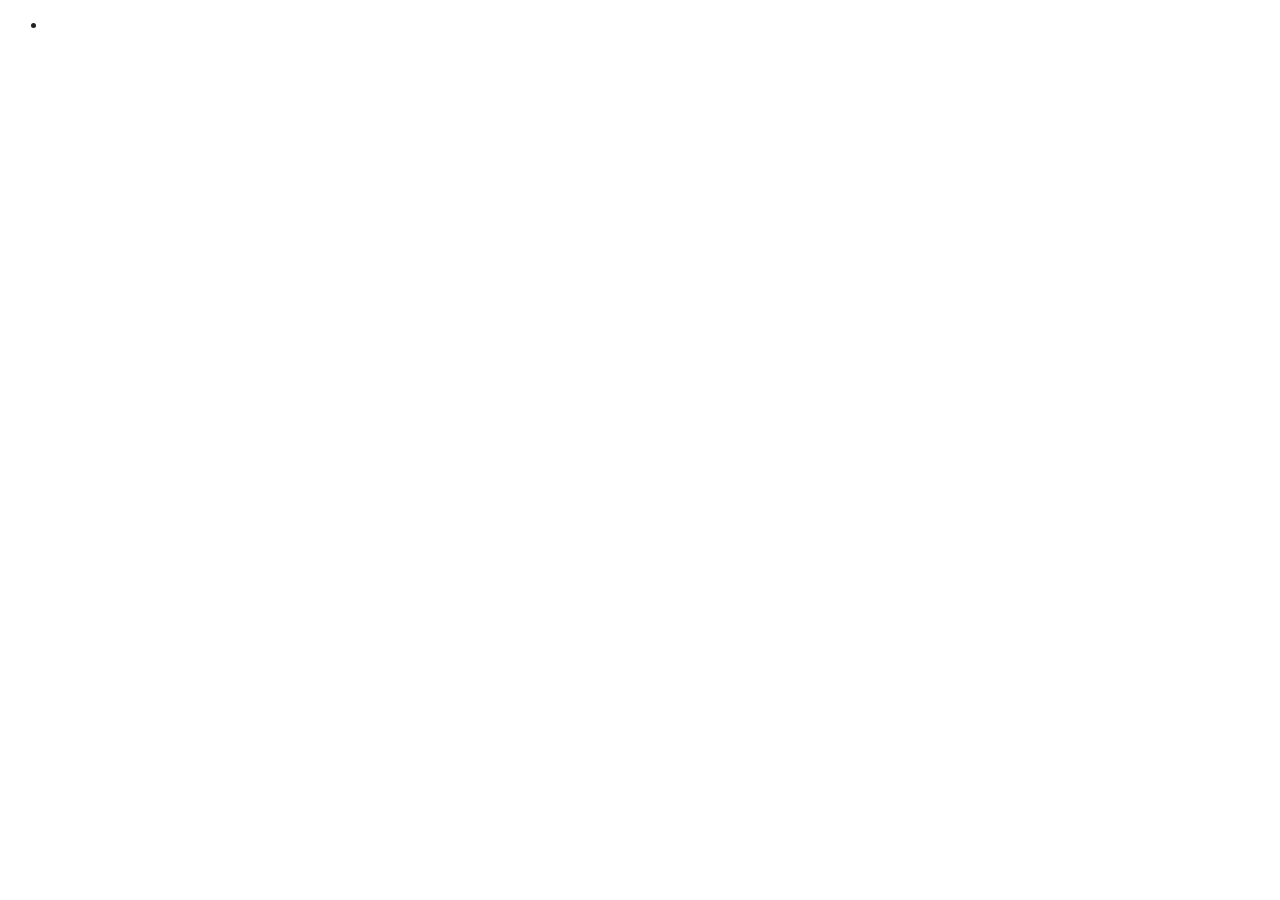
==== portfolio.html @ f6be6266 "add css for studio" ====
<!DOCTYPE html>
<html lang="en">
  <head>
    <meta charset="UTF-8" />
    <meta http-equiv="X-UA-Compatible" content="IE=edge" />
    <meta name="viewport" content="width=device-width, initial-scale=1.0" />
    <title>Портфолио</title>
    <link rel="preconnect" href="https://fonts.googleapis.com" />
    <link rel="preconnect" href="https://fonts.gstatic.com" crossorigin />
    <link
      href="https://fonts.googleapis.com/css2?family=Raleway:wght@700&family=Roboto:wght@400;500;700;900&display=swap"
      rel="stylesheet"
    />
    <link rel="stylesheet" href="./css/styles.css"
  </head>
  <body>
    <main>
      <section>
        <ul>
          <li></li>
        </ul>
      </section>
    </main>
  </body>
</html>
---- css/styles.css ----
:root {
  --main-title-color: #ffffff;
  --second-title-color: #212121;
  --first-text-color: #757575;
  --second-text-color: rgba(255, 255, 255, 0.6);
  --accent-color: #2196f3;
}
body {
  font-family: "Roboto", "sans-serif";
  color: #212121;
}
.list {
  list-style: none;
}
.link {
  text-decoration: none;
}
.logo-text-left {
  font-family: Raleway;
  font-weight: 700;
  font-size: 26px;
  line-height: 1.19;
  letter-spacing: 0.03em;
  color: var(--accent-color);
}
.logo-text-right {
  font-family: Raleway;
  font-weight: 700;
  font-size: 26px;
  line-height: 1.19;
  letter-spacing: 0.03em;
  color: #000000;
}
.header-link {
  font-weight: 500;
  font-size: 14px;
  line-height: 1.14;
  letter-spacing: 0.02em;
  color: var(--second-title-color);
}
.header-tel {
  font-weight: 500;
  font-size: 14px;
  line-height: 1.14;
  letter-spacing: 0.02em;
  color: var(--first-text-color);
}
.header-mail {
  font-weight: 500;
  font-size: 14px;
  line-height: 1.14;
  letter-spacing: 0.02em;
  color: var(--first-text-color);
}
.header-link:hover,
.header-link:focus {
  color: var(--accent-color);
}
.top-title {
  font-weight: 900;
  font-size: 44px;
  line-height: 1.36;
  text-align: center;
  letter-spacing: 0.06em;
  text-transform: uppercase;
  color: var(--main-title-color);
}
.top-title-btn {
  font-weight: bold;
  font-size: 16px;
  line-height: 1.87;
  display: flex;
  align-items: center;
  text-align: center;
  letter-spacing: 0.06em;
  color: var(--main-title-color);
}
.advantages-item-title {
  font-weight: 700;
  font-size: 14px;
  line-height: 1.14;
  letter-spacing: 0.03em;
  text-transform: uppercase;
  color: var(--second-title-color);
}
.advantages-item-text {
  font-weight: 400;
  font-size: 14px;
  line-height: 1.71;
  letter-spacing: 0.03em;
  color: var(--first-text-color);
}
.specifications-title {
  font-weight: 700;
  font-size: 36px;
  line-height: 1.17;
  text-align: center;
  letter-spacing: 0.03em;
  color: var(--second-title-color);
}
.team-title {
  font-weight: 700;
  font-size: 36px;
  line-height: 1.17;
  text-align: center;
  letter-spacing: 0.03em;
  color: var(--second-title-color);
}
.team-item-name {
  font-weight: 500;
  font-size: 16px;
  line-height: 1.19;
  text-align: center;
  letter-spacing: 0.03em;
  color: var(--second-title-color);
}
.team-item-role {
  font-weight: 400;
  font-size: 16px;
  line-height: 1.19;
  text-align: center;
  letter-spacing: 0.03em;
  color: var(--first-text-color);
}
.footer-map {
  font-weight: 400;
  font-size: 14px;
  line-height: 1.71;
  letter-spacing: 0.03em;
  color: var(--second-text-color);
}
.footer-tel {
  font-weight: 400;
  font-size: 14px;
  line-height: 1.71;
  letter-spacing: 0.03em;
  color: var(--second-text-color);
}
.footer-mail {
  font-weight: 400;
  font-size: 14px;
  line-height: 1.71;
  letter-spacing: 0.03em;
  color: var(--second-text-color);
}
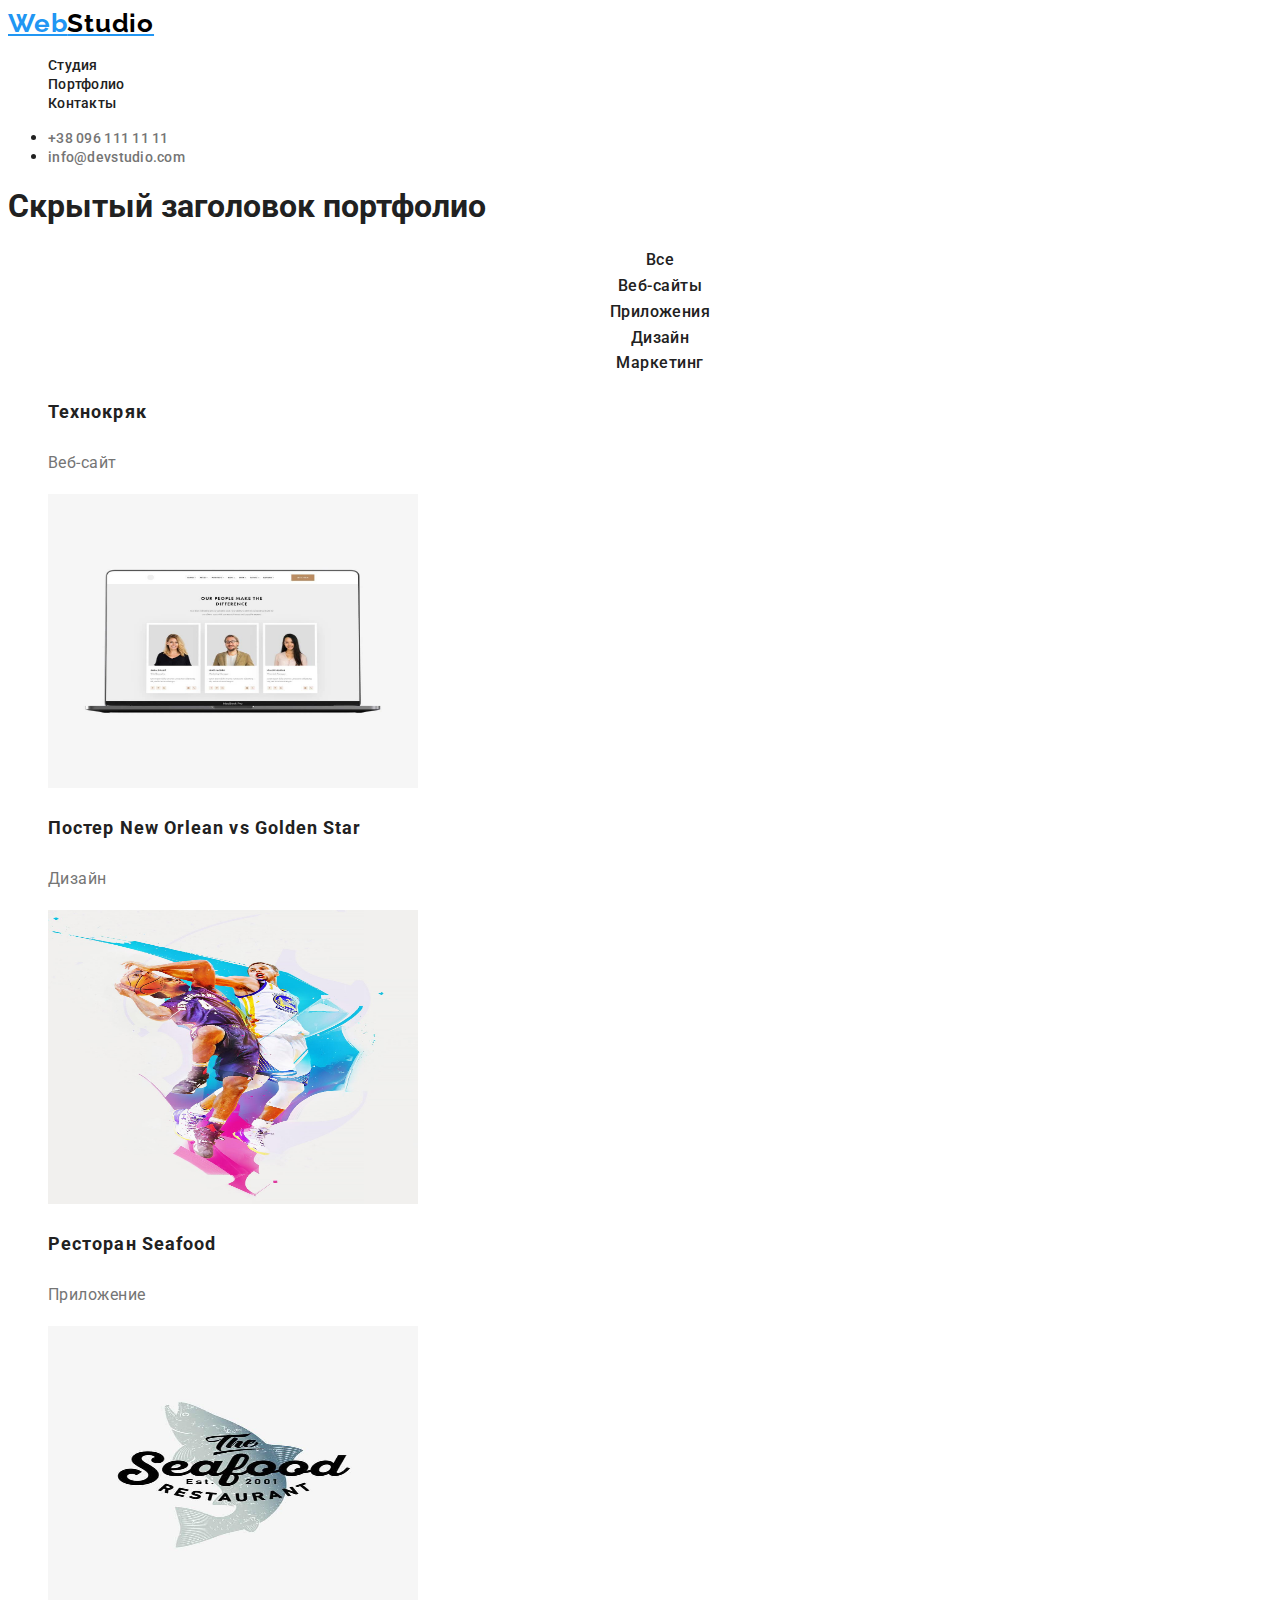
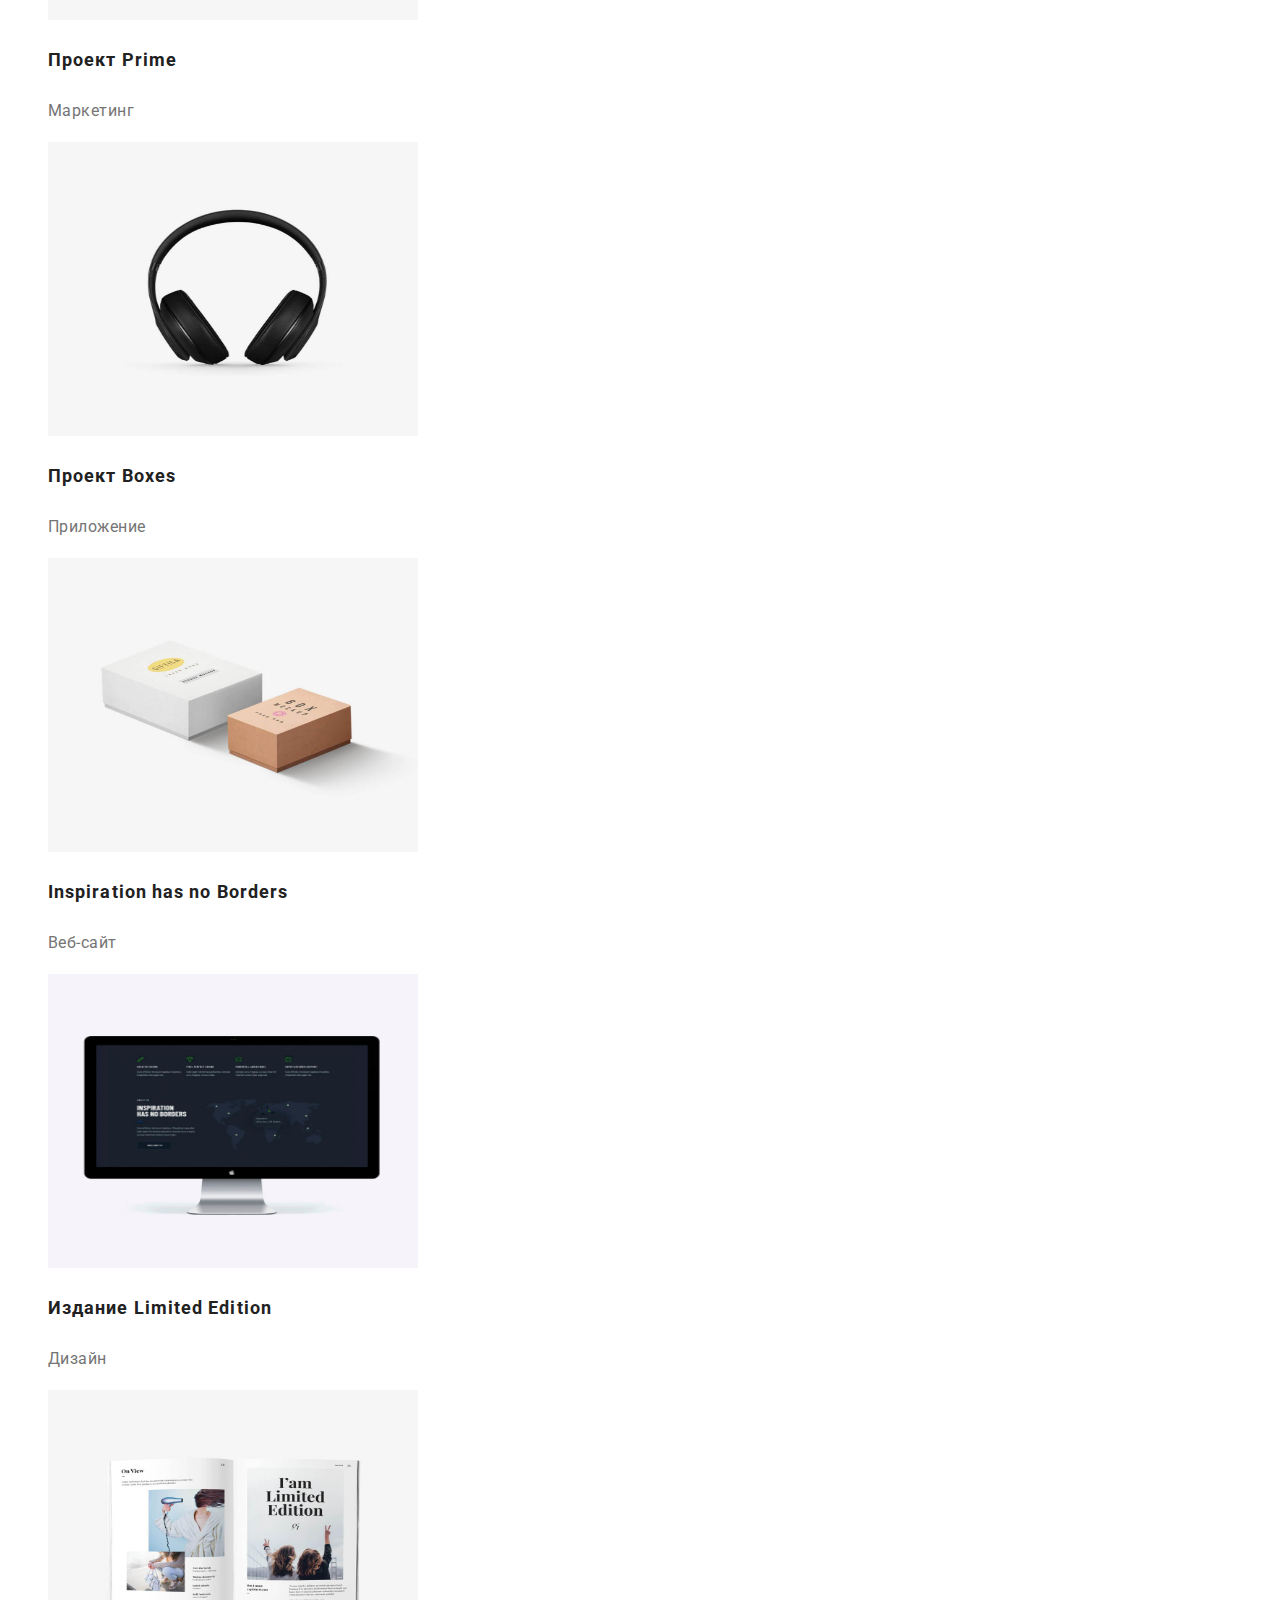
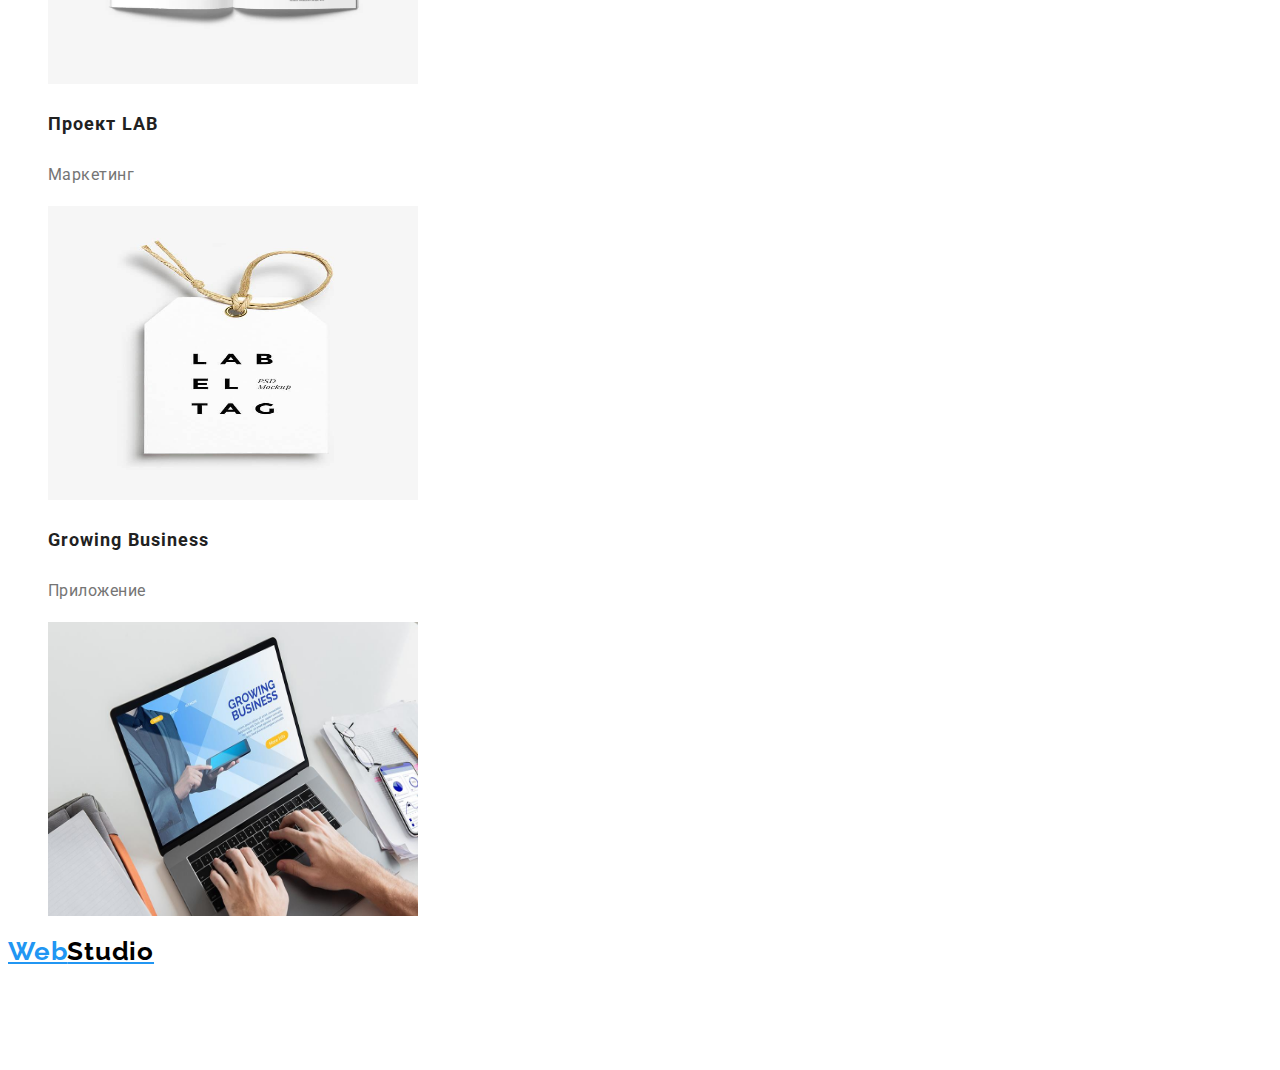
==== commit 63adc87f: "add portfolio" ====
--- a/portfolio.html
+++ b/portfolio.html
@@ -11,15 +11,182 @@
       href="https://fonts.googleapis.com/css2?family=Raleway:wght@700&family=Roboto:wght@400;500;700;900&display=swap"
       rel="stylesheet"
     />
-    <link rel="stylesheet" href="./css/styles.css"
+    <link rel="stylesheet" href="./css/styles.css" />
   </head>
   <body>
+    <header class="header">
+      <a class="logo-text-left" href="index.html"
+        >Web<span class="logo-text-right">Studio</span></a
+      >
+      <nav class="header-navigation">
+        <ul class="header-list list">
+          <li class="header-item">
+            <a class="header-link link" href="./index.html">Студия</a>
+          </li>
+          <li class="header-item">
+            <a class="header-link link" href="./portfolio.html">Портфолио</a>
+          </li>
+          <li class="header-item">
+            <a class="header-link link" href="./">Контакты</a>
+          </li>
+        </ul>
+      </nav>
+      <div>
+        <ul>
+          <li>
+            <a class="header-tel link" href="tel:+380961111111"
+              >+38 096 111 11 11</a
+            >
+          </li>
+          <li>
+            <a class="header-mail link" href="mailto:info@example.com"
+              >info@devstudio.com</a
+            >
+          </li>
+        </ul>
+      </div>
+    </header>
     <main>
-      <section>
-        <ul>
-          <li></li>
+      <section class="portfolio">
+        <h1 class="portfolio-title">Скрытый заголовок портфолио</h1>
+        <ul class="filter-list list">
+          <li class="filter-item">Все</li>
+          <li class="filter-item">Веб-сайты</li>
+          <li class="filter-item">Приложения</li>
+          <li class="filter-item">Дизайн</li>
+          <li class="filter-item">Маркетинг</li>
+        </ul>
+        <ul class="portfolio-list list">
+          <li class="portfolio-list-item">
+            <h3 class="portfolio-item-title">Технокряк</h3>
+            <p class="portfolio-item-text">Веб-сайт</p>
+            <img
+              class="portfolio-item-img"
+              src="./images/portfolio-1.jpg"
+              alt="веб-сайт"
+              width="370"
+              height="294"
+            />
+          </li>
+          <li class="portfolio-list-item">
+            <h3 class="portfolio-item-title">
+              Постер New Orlean vs Golden Star
+            </h3>
+            <p class="portfolio-item-text">Дизайн</p>
+            <img
+              class="portfolio-item-img"
+              src="./images/portfolio-2.jpg"
+              alt="постер матча"
+              width="370"
+              height="294"
+            />
+          </li>
+          <li class="portfolio-list-item">
+            <h3 class="portfolio-item-title">Ресторан Seafood</h3>
+            <p class="portfolio-item-text">Приложение</p>
+            <img
+              class="portfolio-item-img"
+              src="./images/portfolio-3.jpg"
+              alt="приложение ресторана"
+              width="370"
+              height="294"
+            />
+          </li>
+          <li class="portfolio-list-item">
+            <h3 class="portfolio-item-title">Проект Prime</h3>
+            <p class="portfolio-item-text">Маркетинг</p>
+            <img
+              class="portfolio-item-img"
+              src="./images/portfolio-4.jpg"
+              alt="черные наушники"
+              width="370"
+              height="294"
+            />
+          </li>
+          <li class="portfolio-list-item">
+            <h3 class="portfolio-item-title">Проект Boxes</h3>
+            <p class="portfolio-item-text">Приложение</p>
+            <img
+              class="portfolio-item-img"
+              src="./images/portfolio-5.jpg"
+              alt="коробочки"
+              width="370"
+              height="294"
+            />
+          </li>
+          <li class="portfolio-list-item">
+            <h3 class="portfolio-item-title">Inspiration has no Borders</h3>
+            <p class="portfolio-item-text">Веб-сайт</p>
+            <img
+              class="portfolio-item-img"
+              src="./images/portfolio-6.jpg"
+              alt="открытый сайт на мониторе"
+              width="370"
+              height="294"
+            />
+          </li>
+          <li class="portfolio-list-item">
+            <h3 class="portfolio-item-title">Издание Limited Edition</h3>
+            <p class="portfolio-item-text">Дизайн</p>
+            <img
+              class="portfolio-item-img"
+              src="./images/portfolio-7.jpg"
+              alt="открытая книга"
+              width="370"
+              height="294"
+            />
+          </li>
+          <li class="portfolio-list-item">
+            <h3 class="portfolio-item-title">Проект LAB</h3>
+            <p class="portfolio-item-text">Маркетинг</p>
+            <img
+              class="portfolio-item-img"
+              src="./images/portfolio-8.jpg"
+              alt="этикетка"
+              width="370"
+              height="294"
+            />
+          </li>
+          <li class="portfolio-list-item">
+            <h3 class="portfolio-item-title">Growing Business</h3>
+            <p class="portfolio-item-text">Приложение</p>
+            <img
+              class="portfolio-item-img"
+              src="./images/portfolio-9.jpg"
+              alt="приложение на мониторе"
+              width="370"
+              height="294"
+            />
+          </li>
         </ul>
       </section>
     </main>
+    <footer class="footer">
+      <a class="logo-text-left" href="index.html"
+        >Web<span class="logo-text-right">Studio</span></a
+      >
+      <adress class="footer-adress">
+        <!--Contacts-->
+        <ul class="footer-list list">
+          <li>
+            <a
+              class="footer-map link"
+              href="https://www.google.com.ua/maps/place/%D0%B1%D1%83%D0%BB%D1%8C%D0%B2%D0%B0%D1%80+%D0%9B%D0%B5%D1%81%D1%96+%D0%A3%D0%BA%D1%80%D0%B0%D1%97%D0%BD%D0%BA%D0%B8,+26,+%D0%9A%D0%B8%D1%97%D0%B2,+02000/@50.4265841,30.5361971,17z/data=!4m13!1m7!3m6!1s0x40d4cf0e033ecbe9:0x57a4dffefec77da0!2z0LHRg9C70YzQstCw0YAg0JvQtdGB0ZYg0KPQutGA0LDRl9C90LrQuCwgMjYsINCa0LjRl9CyLCAwMjAwMA!3b1!8m2!3d50.4265807!4d30.5383858!3m4!1s0x40d4cf0e033ecbe9:0x57a4dffefec77da0!8m2!3d50.4265807!4d30.5383858"
+              >г. Киев, пр-т Леси Украинки, 26</a
+            >
+          </li>
+          <li>
+            <a class="footer-tel link" href="tel:+380961111111"
+              >+38 096 111 11 11</a
+            >
+          </li>
+          <li>
+            <a class="footer-mail link" href="mailto:info@example.com"
+              >info@devstudio.com</a
+            >
+          </li>
+        </ul>
+      </adress>
+    </footer>
   </body>
 </html>
--- a/css/styles.css
+++ b/css/styles.css
@@ -53,8 +53,16 @@
   color: var(--first-text-color);
 }
 .header-link:hover,
-.header-link:focus {
+.header-link:active,
+.header-link:focus,
+.header-mail:hover,
+.header-mail:focus,
+.header-tel:hover,
+.header-tel:focus {
   color: var(--accent-color);
+}
+.top-section {
+  background-color: #2f303a;
 }
 .top-title {
   font-weight: 900;
@@ -143,3 +151,28 @@
   letter-spacing: 0.03em;
   color: var(--second-text-color);
 }
+.filter-item {
+  font-weight: 500;
+  font-size: 16px;
+  line-height: 1.62;
+  text-align: center;
+  letter-spacing: 0.03em;
+  color: var(--second-title-color);
+}
+.filter-item:active {
+  color: var(--main-title-color);
+}
+.portfolio-item-title {
+  font-weight: 700;
+  font-size: 18px;
+  line-height: 2;
+  letter-spacing: 0.06em;
+  color: var(--second-title-color);
+}
+.portfolio-item-text {
+  font-weight: 400;
+  font-size: 16px;
+  line-height: 1.87;
+  letter-spacing: 0.03em;
+  color: var(--first-text-color);
+}
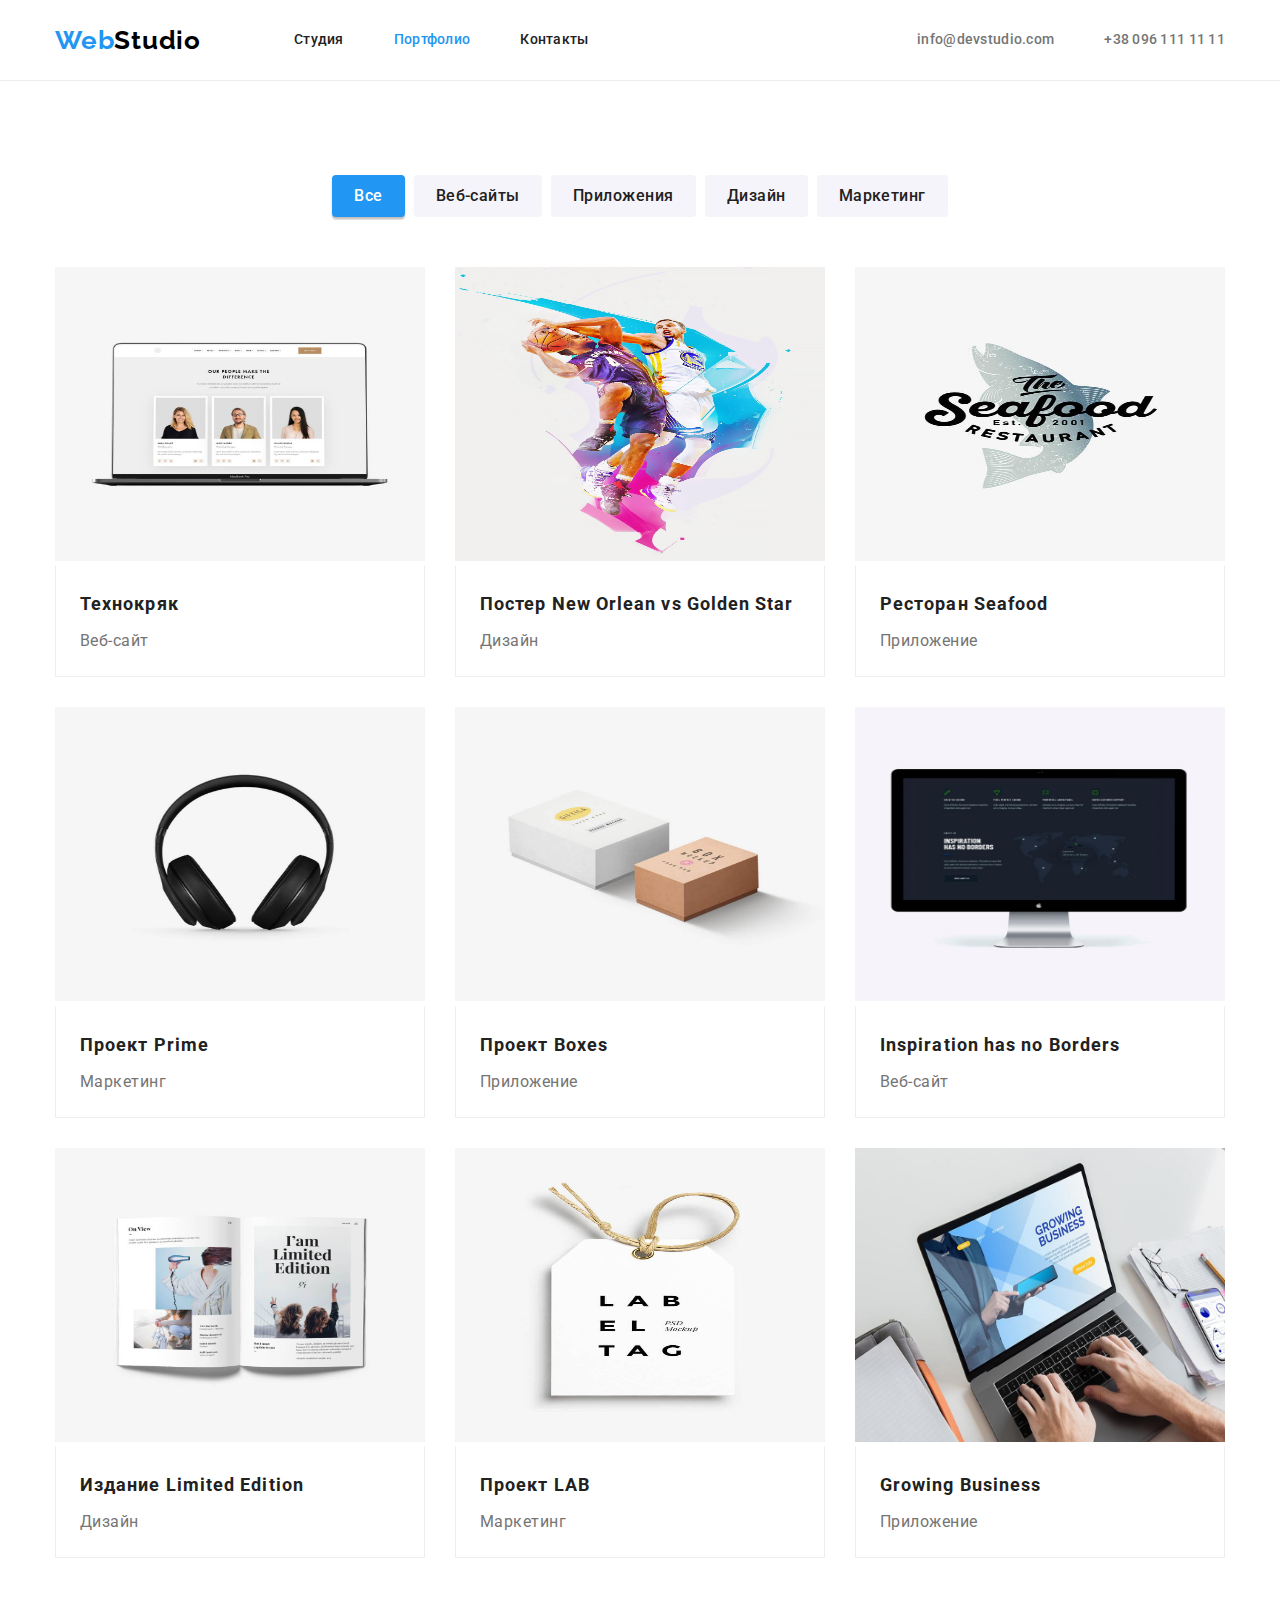
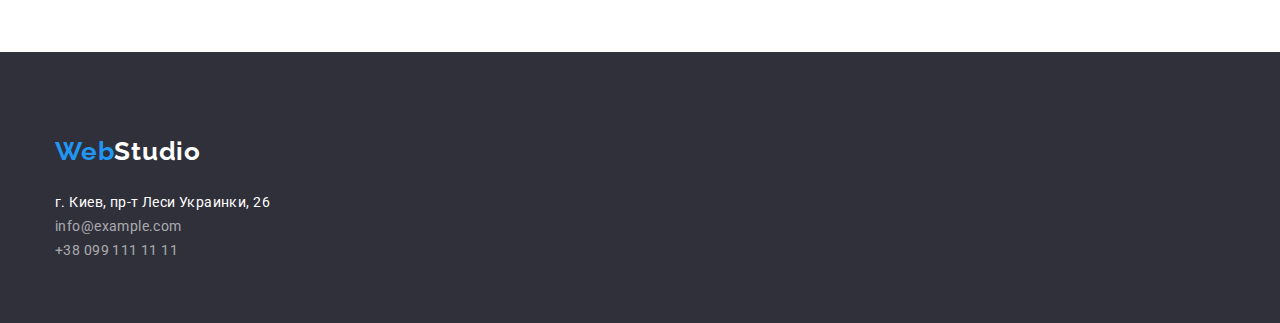
==== commit e3bde7e8: "in work" ====
--- a/portfolio.html
+++ b/portfolio.html
@@ -1,12 +1,13 @@
 <!DOCTYPE html>
-<html lang="en">
+<html lang="ru">
   <head>
     <meta charset="UTF-8" />
     <meta http-equiv="X-UA-Compatible" content="IE=edge" />
     <meta name="viewport" content="width=device-width, initial-scale=1.0" />
-    <title>Портфолио</title>
+    <title>Студия</title>
     <link rel="preconnect" href="https://fonts.googleapis.com" />
     <link rel="preconnect" href="https://fonts.gstatic.com" crossorigin />
+    <link rel="stylesheet" href="./css/modern-normalize.css" />
     <link
       href="https://fonts.googleapis.com/css2?family=Raleway:wght@700&family=Roboto:wght@400;500;700;900&display=swap"
       rel="stylesheet"
@@ -15,178 +16,237 @@
   </head>
   <body>
     <header class="header">
-      <a class="logo-text-left" href="index.html"
-        >Web<span class="logo-text-right">Studio</span></a
-      >
-      <nav class="header-navigation">
-        <ul class="header-list list">
-          <li class="header-item">
-            <a class="header-link link" href="./index.html">Студия</a>
-          </li>
-          <li class="header-item">
-            <a class="header-link link" href="./portfolio.html">Портфолио</a>
-          </li>
-          <li class="header-item">
-            <a class="header-link link" href="./">Контакты</a>
-          </li>
-        </ul>
-      </nav>
-      <div>
-        <ul>
-          <li>
-            <a class="header-tel link" href="tel:+380961111111"
+      <!--Navigation-->
+      <div class="container navigation">
+        <nav class="navigation">
+          <!--Logo-->
+          <a class="link logo" href="index.html"
+            >Web<span class="logo-black">Studio</span></a
+          >
+          <!--Links-->
+          <ul class="nav-list list">
+            <li class="nav-item">
+              <a class="nav-link link" href="./index.html">Студия</a>
+            </li>
+            <li class="nav-item">
+              <a class="nav-link link current" href="./portfolio.html"
+                >Портфолио</a
+              >
+            </li>
+            <li class="nav-item">
+              <a class="nav-link link" href="./">Контакты</a>
+            </li>
+          </ul>
+        </nav>
+        <!--Contacts-->
+        <ul class="contact-list nav-list list">
+          <li class="nav-item">
+            <a class="contact-link link" href="mailto:info@example.com"
+              >info@devstudio.com</a
+            >
+          </li>
+          <li class="nav-item">
+            <a class="contact-link link" href="tel:+380961111111"
               >+38 096 111 11 11</a
-            >
-          </li>
-          <li>
-            <a class="header-mail link" href="mailto:info@example.com"
-              >info@devstudio.com</a
             >
           </li>
         </ul>
       </div>
     </header>
     <main>
-      <section class="portfolio">
-        <h1 class="portfolio-title">Скрытый заголовок портфолио</h1>
-        <ul class="filter-list list">
-          <li class="filter-item">Все</li>
-          <li class="filter-item">Веб-сайты</li>
-          <li class="filter-item">Приложения</li>
-          <li class="filter-item">Дизайн</li>
-          <li class="filter-item">Маркетинг</li>
-        </ul>
-        <ul class="portfolio-list list">
-          <li class="portfolio-list-item">
-            <h3 class="portfolio-item-title">Технокряк</h3>
-            <p class="portfolio-item-text">Веб-сайт</p>
-            <img
-              class="portfolio-item-img"
-              src="./images/portfolio-1.jpg"
-              alt="веб-сайт"
-              width="370"
-              height="294"
-            />
-          </li>
-          <li class="portfolio-list-item">
-            <h3 class="portfolio-item-title">
-              Постер New Orlean vs Golden Star
-            </h3>
-            <p class="portfolio-item-text">Дизайн</p>
-            <img
-              class="portfolio-item-img"
-              src="./images/portfolio-2.jpg"
-              alt="постер матча"
-              width="370"
-              height="294"
-            />
-          </li>
-          <li class="portfolio-list-item">
-            <h3 class="portfolio-item-title">Ресторан Seafood</h3>
-            <p class="portfolio-item-text">Приложение</p>
-            <img
-              class="portfolio-item-img"
-              src="./images/portfolio-3.jpg"
-              alt="приложение ресторана"
-              width="370"
-              height="294"
-            />
-          </li>
-          <li class="portfolio-list-item">
-            <h3 class="portfolio-item-title">Проект Prime</h3>
-            <p class="portfolio-item-text">Маркетинг</p>
-            <img
-              class="portfolio-item-img"
-              src="./images/portfolio-4.jpg"
-              alt="черные наушники"
-              width="370"
-              height="294"
-            />
-          </li>
-          <li class="portfolio-list-item">
-            <h3 class="portfolio-item-title">Проект Boxes</h3>
-            <p class="portfolio-item-text">Приложение</p>
-            <img
-              class="portfolio-item-img"
-              src="./images/portfolio-5.jpg"
-              alt="коробочки"
-              width="370"
-              height="294"
-            />
-          </li>
-          <li class="portfolio-list-item">
-            <h3 class="portfolio-item-title">Inspiration has no Borders</h3>
-            <p class="portfolio-item-text">Веб-сайт</p>
-            <img
-              class="portfolio-item-img"
-              src="./images/portfolio-6.jpg"
-              alt="открытый сайт на мониторе"
-              width="370"
-              height="294"
-            />
-          </li>
-          <li class="portfolio-list-item">
-            <h3 class="portfolio-item-title">Издание Limited Edition</h3>
-            <p class="portfolio-item-text">Дизайн</p>
-            <img
-              class="portfolio-item-img"
-              src="./images/portfolio-7.jpg"
-              alt="открытая книга"
-              width="370"
-              height="294"
-            />
-          </li>
-          <li class="portfolio-list-item">
-            <h3 class="portfolio-item-title">Проект LAB</h3>
-            <p class="portfolio-item-text">Маркетинг</p>
-            <img
-              class="portfolio-item-img"
-              src="./images/portfolio-8.jpg"
-              alt="этикетка"
-              width="370"
-              height="294"
-            />
-          </li>
-          <li class="portfolio-list-item">
-            <h3 class="portfolio-item-title">Growing Business</h3>
-            <p class="portfolio-item-text">Приложение</p>
-            <img
-              class="portfolio-item-img"
-              src="./images/portfolio-9.jpg"
-              alt="приложение на мониторе"
-              width="370"
-              height="294"
-            />
-          </li>
-        </ul>
+      <section class="section portfolio">
+        <div class="container">
+          <h1 class="portfolio-title headen">Скрытый заголовок портфолио</h1>
+          <ul class="filter-list list">
+            <li class="filter-item">
+              <button class="secondary-btn active" type="button">Все</button>
+            </li>
+            <li class="filter-item">
+              <button class="secondary-btn" type="button">Веб-сайты</button>
+            </li>
+            <li class="filter-item">
+              <button class="secondary-btn" type="button">Приложения</button>
+            </li>
+            <li class="filter-item">
+              <button class="secondary-btn" type="button">Дизайн</button>
+            </li>
+            <li class="filter-item">
+              <button class="secondary-btn" type="button">Маркетинг</button>
+            </li>
+          </ul>
+          <ul class="portfolio-list list">
+            <li class="portfolio-list-item">
+              <div class="card-field">
+                <img
+                  class="portfolio-item-img"
+                  src="./images/portfolio-1.jpg"
+                  alt="веб-сайт"
+                  width="370"
+                  height="294"
+                />
+                <div class="portfolio-card">
+                  <h3 class="portfolio-item-title">Технокряк</h3>
+                  <p class="portfolio-item-text">Веб-сайт</p>
+                </div>
+              </div>
+            </li>
+            <li class="portfolio-list-item">
+              <div class="card-field">
+                <img
+                  class="portfolio-item-img"
+                  src="./images/portfolio-2.jpg"
+                  alt="постер матча"
+                  width="370"
+                  height="294"
+                />
+                <div class="portfolio-card">
+                  <h3 class="portfolio-item-title">
+                    Постер New Orlean vs Golden Star
+                  </h3>
+                  <p class="portfolio-item-text">Дизайн</p>
+                </div>
+              </div>
+            </li>
+            <li class="portfolio-list-item">
+              <div class="card-field">
+                <img
+                  class="portfolio-item-img"
+                  src="./images/portfolio-3.jpg"
+                  alt="приложение ресторана"
+                  width="370"
+                  height="294"
+                />
+                <div class="portfolio-card">
+                  <h3 class="portfolio-item-title">Ресторан Seafood</h3>
+                  <p class="portfolio-item-text">Приложение</p>
+                </div>
+              </div>
+            </li>
+            <li class="portfolio-list-item">
+              <div class="card-field">
+                <img
+                  class="portfolio-item-img"
+                  src="./images/portfolio-4.jpg"
+                  alt="черные наушники"
+                  width="370"
+                  height="294"
+                />
+                <div class="portfolio-card">
+                  <h3 class="portfolio-item-title">Проект Prime</h3>
+                  <p class="portfolio-item-text">Маркетинг</p>
+                </div>
+              </div>
+            </li>
+            <li class="portfolio-list-item">
+              <div class="card-field">
+                <img
+                  class="portfolio-item-img"
+                  src="./images/portfolio-5.jpg"
+                  alt="коробочки"
+                  width="370"
+                  height="294"
+                />
+                <div class="portfolio-card">
+                  <h3 class="portfolio-item-title">Проект Boxes</h3>
+                  <p class="portfolio-item-text">Приложение</p>
+                </div>
+              </div>
+            </li>
+            <li class="portfolio-list-item">
+              <div class="card-field">
+                <img
+                  class="portfolio-item-img"
+                  src="./images/portfolio-6.jpg"
+                  alt="открытый сайт на мониторе"
+                  width="370"
+                  height="294"
+                />
+                <div class="portfolio-card">
+                  <h3 class="portfolio-item-title">
+                    Inspiration has no Borders
+                  </h3>
+                  <p class="portfolio-item-text">Веб-сайт</p>
+                </div>
+              </div>
+            </li>
+            <li class="portfolio-list-item">
+              <div class="card-field">
+                <img
+                  class="portfolio-item-img"
+                  src="./images/portfolio-7.jpg"
+                  alt="открытая книга"
+                  width="370"
+                  height="294"
+                />
+                <div class="portfolio-card">
+                  <h3 class="portfolio-item-title">Издание Limited Edition</h3>
+                  <p class="portfolio-item-text">Дизайн</p>
+                </div>
+              </div>
+            </li>
+            <li class="portfolio-list-item">
+              <div class="card-field">
+                <img
+                  class="portfolio-item-img"
+                  src="./images/portfolio-8.jpg"
+                  alt="этикетка"
+                  width="370"
+                  height="294"
+                />
+                <div class="portfolio-card">
+                  <h3 class="portfolio-item-title">Проект LAB</h3>
+                  <p class="portfolio-item-text">Маркетинг</p>
+                </div>
+              </div>
+            </li>
+            <li class="portfolio-list-item">
+              <div class="card-field">
+                <img
+                  class="portfolio-item-img"
+                  src="./images/portfolio-9.jpg"
+                  alt="приложение на мониторе"
+                  width="370"
+                  height="294"
+                />
+                <div class="portfolio-card">
+                  <h3 class="portfolio-item-title">Growing Business</h3>
+                  <p class="portfolio-item-text">Приложение</p>
+                </div>
+              </div>
+            </li>
+          </ul>
+        </div>
       </section>
     </main>
     <footer class="footer">
-      <a class="logo-text-left" href="index.html"
-        >Web<span class="logo-text-right">Studio</span></a
-      >
-      <adress class="footer-adress">
+      <div class="container">
+        <!--Logo-->
+        <a class="logo link" href="index.html"
+          >Web<span class="logo-white link">Studio</span></a
+        >
         <!--Contacts-->
-        <ul class="footer-list list">
+        <ul class="contact-list list">
           <li>
             <a
-              class="footer-map link"
+              class="contact-map link"
               href="https://www.google.com.ua/maps/place/%D0%B1%D1%83%D0%BB%D1%8C%D0%B2%D0%B0%D1%80+%D0%9B%D0%B5%D1%81%D1%96+%D0%A3%D0%BA%D1%80%D0%B0%D1%97%D0%BD%D0%BA%D0%B8,+26,+%D0%9A%D0%B8%D1%97%D0%B2,+02000/@50.4265841,30.5361971,17z/data=!4m13!1m7!3m6!1s0x40d4cf0e033ecbe9:0x57a4dffefec77da0!2z0LHRg9C70YzQstCw0YAg0JvQtdGB0ZYg0KPQutGA0LDRl9C90LrQuCwgMjYsINCa0LjRl9CyLCAwMjAwMA!3b1!8m2!3d50.4265807!4d30.5383858!3m4!1s0x40d4cf0e033ecbe9:0x57a4dffefec77da0!8m2!3d50.4265807!4d30.5383858"
               >г. Киев, пр-т Леси Украинки, 26</a
             >
           </li>
           <li>
-            <a class="footer-tel link" href="tel:+380961111111"
-              >+38 096 111 11 11</a
+            <a
+              class="secondary-contact-link link"
+              href="mailto:info@example.com"
+              >info@example.com</a
             >
           </li>
           <li>
-            <a class="footer-mail link" href="mailto:info@example.com"
-              >info@devstudio.com</a
-            >
+            <a class="secondary-contact-link link" href="tel:+380961111111"
+              >+38 099 111 11 11
+            </a>
           </li>
         </ul>
-      </adress>
+      </div>
     </footer>
   </body>
 </html>
--- a/css/styles.css
+++ b/css/styles.css
@@ -1,21 +1,66 @@
 :root {
-  --main-title-color: #ffffff;
-  --second-title-color: #212121;
+  --line-color: #ececec;
+  --border-color: #eeeeee;
+  --primary-shade-color: #212121;
   --first-text-color: #757575;
   --second-text-color: rgba(255, 255, 255, 0.6);
   --accent-color: #2196f3;
+  --secondary-color: #ffffff;
+  --other-background-color: #f5f4fa;
+  --seconadary-background-color: #2f303a;
+  --btn-background-color: #f5f4fa;
+  --primary-color: #000000;
 }
 body {
   font-family: "Roboto", "sans-serif";
-  color: #212121;
-}
-.list {
-  list-style: none;
-}
+  color: var(--primary-shade-color);
+  background-color: var(--secondary-color);
+}
+h1,
+h2,
+h3,
+ul,
+p {
+  margin: 0;
+}
+.container {
+  width: 1200px;
+  padding: 0 15px;
+  margin: 0 auto;
+}
+.section {
+  padding-top: 94px;
+  padding-bottom: 94px;
+  text-align: center;
+}
+.images {
+  display: block;
+  max-width: 100%;
+  height: auto;
+}
+.section-nopaddingtop {
+  padding-top: 0;
+}
+/*Ссылки*/
 .link {
   text-decoration: none;
 }
-.logo-text-left {
+.list {
+  margin-top: 0;
+  margin-bottom: 0;
+  padding: 0;
+  list-style: none;
+}
+.header {
+  border-bottom: 1px solid var(--line-color);
+}
+/*Логотип*/
+.logo {
+  display: block;
+  margin-right: 93px;
+  padding-top: 24px;
+  padding-bottom: 24px;
+
   font-family: Raleway;
   font-weight: 700;
   font-size: 26px;
@@ -23,106 +68,219 @@
   letter-spacing: 0.03em;
   color: var(--accent-color);
 }
-.logo-text-right {
-  font-family: Raleway;
-  font-weight: 700;
-  font-size: 26px;
-  line-height: 1.19;
-  letter-spacing: 0.03em;
-  color: #000000;
-}
-.header-link {
+.logo-black {
+  color: var(--primary-color);
+}
+.logo-white {
+  color: var(--secondary-color);
+}
+/*Навигация*/
+.container.navigation {
+  min-height: 80px;
+}
+.navigation,
+.nav-list {
+  display: flex;
+  align-items: center;
+  flex-wrap: wrap;
+}
+.nav-link {
   font-weight: 500;
   font-size: 14px;
   line-height: 1.14;
   letter-spacing: 0.02em;
-  color: var(--second-title-color);
-}
-.header-tel {
+  color: var(--primary-shade-color);
+}
+.contact-link {
   font-weight: 500;
   font-size: 14px;
   line-height: 1.14;
   letter-spacing: 0.02em;
   color: var(--first-text-color);
 }
-.header-mail {
-  font-weight: 500;
-  font-size: 14px;
-  line-height: 1.14;
-  letter-spacing: 0.02em;
-  color: var(--first-text-color);
-}
-.header-link:hover,
-.header-link:active,
-.header-link:focus,
-.header-mail:hover,
-.header-mail:focus,
-.header-tel:hover,
-.header-tel:focus {
+.container.navigation > .navigation {
+  margin-right: auto;
+}
+.nav-item > .link {
+  display: block;
+  padding-top: 32px;
+  padding-bottom: 32px;
+}
+.nav-item:not(:last-child) {
+  margin-right: 50px;
+}
+.current {
   color: var(--accent-color);
 }
+.nav-link:hover,
+.nav-link:focus,
+.contact-link:hover,
+.secondary-contact-link:hover,
+.contact-link:focus,
+.secondary-contact-link:focus,
+.contact-map:focus,
+.contact-map:hover {
+  color: var(--accent-color);
+}
+/*Титул*/
 .top-section {
-  background-color: #2f303a;
+  background-color: var(--seconadary-background-color);
 }
 .top-title {
+  width: 696px;
+  margin: 0 auto 30px;
+  padding: 0;
+
   font-weight: 900;
   font-size: 44px;
   line-height: 1.36;
   text-align: center;
   letter-spacing: 0.06em;
   text-transform: uppercase;
-  color: var(--main-title-color);
-}
-.top-title-btn {
-  font-weight: bold;
+  color: var(--secondary-color);
+}
+.section.top-section {
+  padding-top: 200px;
+  padding-bottom: 200px;
+  border: 1px solid transparent;
+}
+/*Кнопки*/
+.primary-btn {
+  cursor: pointer;
+  min-height: 38px;
+  width: 200px;
+  height: 50px;
+  font-weight: 700;
   font-size: 16px;
   line-height: 1.87;
-  display: flex;
   align-items: center;
   text-align: center;
   letter-spacing: 0.06em;
-  color: var(--main-title-color);
-}
+  color: var(--secondary-color);
+  background-color: var(--accent-color);
+
+  box-shadow: 0px 4px 4px rgba(0, 0, 0, 0.15);
+  border: 0;
+  border-radius: 4px;
+  margin: 0 auto;
+}
+.secondary-btn {
+  cursor: pointer;
+  min-height: 38px;
+
+  padding-left: 22px;
+  padding-right: 22px;
+
+  font-family: "Roboto", "sans-serif";
+  font-weight: 500;
+  font-size: 16px;
+  line-height: 1.62;
+  text-align: center;
+  letter-spacing: 0.03em;
+  color: var(--primary-shade-color);
+  background-color: var(--btn-background-color);
+
+  border: 0;
+  border-radius: 4px;
+}
+.secondary-btn:focus,
+.secondary-btn:hover,
+.active {
+  background-color: var(--accent-color);
+  color: var(--secondary-color);
+  box-shadow: 0px 3px 1px rgba(0, 0, 0, 0.1), 0px 1px 2px rgba(0, 0, 0, 0.08),
+    0px 2px 2px rgba(0, 0, 0, 0.12);
+}
+/*Особенности*/
 .advantages-item-title {
+  margin: 0 0 10px 0;
+
   font-weight: 700;
   font-size: 14px;
   line-height: 1.14;
   letter-spacing: 0.03em;
   text-transform: uppercase;
-  color: var(--second-title-color);
+  color: var(--primary-shade-color);
 }
 .advantages-item-text {
+  margin: 0;
+  padding: 0;
+
   font-weight: 400;
   font-size: 14px;
   line-height: 1.71;
   letter-spacing: 0.03em;
   color: var(--first-text-color);
 }
-.specifications-title {
+.advantages-list {
+  display: flex;
+  align-items: center;
+  text-align: left;
+}
+.advantages-item {
+  width: 270px;
+}
+.advantages-item:not(:last-child) {
+  margin-right: 30px;
+}
+/*Чем занимаемся*/
+.section-title {
+  margin: 0 0 50px 0;
   font-weight: 700;
   font-size: 36px;
   line-height: 1.17;
   text-align: center;
   letter-spacing: 0.03em;
-  color: var(--second-title-color);
-}
-.team-title {
-  font-weight: 700;
-  font-size: 36px;
-  line-height: 1.17;
-  text-align: center;
-  letter-spacing: 0.03em;
-  color: var(--second-title-color);
+  color: var(--primary-shade-color);
+}
+.specifications-list {
+  text-align: center;
+  display: flex;
+  align-items: center;
+  text-align: left;
+}
+.specifications-item:not(:last-child) {
+  margin-right: 30px;
+}
+/*Наша комманда*/
+.team {
+  background-color: var(--other-background-color);
+}
+.team-list {
+  text-align: center;
+  display: flex;
+  align-items: center;
+  text-align: left;
+}
+.team-item {
+  margin-right: 30px;
+}
+.team-item:last-child {
+  margin-right: 0px;
+}
+.card {
+  background-color: var(--secondary-color);
+  box-shadow: 0px 1px 3px rgba(0, 0, 0, 0.12), 0px 1px 1px rgba(0, 0, 0, 0.14),
+    0px 2px 1px rgba(0, 0, 0, 0.2);
+  border-radius: 0px 0px 4px 4px;
+}
+.card-text {
+  padding-top: 30px;
+  padding-bottom: 30px;
 }
 .team-item-name {
+  margin: 0 0 10px 0;
+
   font-weight: 500;
   font-size: 16px;
   line-height: 1.19;
   text-align: center;
   letter-spacing: 0.03em;
-  color: var(--second-title-color);
+  color: var(--primary-shade-color);
 }
 .team-item-role {
+  margin: 0;
+  padding: 0;
   font-weight: 400;
   font-size: 16px;
   line-height: 1.19;
@@ -130,49 +288,87 @@
   letter-spacing: 0.03em;
   color: var(--first-text-color);
 }
-.footer-map {
+.footer {
+  background-color: var(--seconadary-background-color);
+  padding: 60px 0;
+}
+.contact-map {
+  padding: 0;
+  margin-bottom: 9px;
+
   font-weight: 400;
   font-size: 14px;
   line-height: 1.71;
   letter-spacing: 0.03em;
+  color: var(--secondary-color);
+}
+.secondary-contact-link {
+  font-weight: 400;
+  font-size: 14px;
+  line-height: 1.71;
+  letter-spacing: 0.03em;
   color: var(--second-text-color);
 }
-.footer-tel {
-  font-weight: 400;
-  font-size: 14px;
-  line-height: 1.71;
-  letter-spacing: 0.03em;
-  color: var(--second-text-color);
-}
-.footer-mail {
-  font-weight: 400;
-  font-size: 14px;
-  line-height: 1.71;
-  letter-spacing: 0.03em;
-  color: var(--second-text-color);
-}
-.filter-item {
-  font-weight: 500;
-  font-size: 16px;
-  line-height: 1.62;
-  text-align: center;
-  letter-spacing: 0.03em;
-  color: var(--second-title-color);
-}
-.filter-item:active {
-  color: var(--main-title-color);
+/*Портфолио*/
+.filter-list {
+  display: flex;
+  align-items: center;
+  text-align: left;
+  justify-content: center;
+  margin-bottom: 50px;
+}
+.filter-item:not(:last-child) {
+  margin-right: 9px;
+}
+.secondary-btn {
+  padding: 8px 22px;
+}
+.portfolio-list {
+  display: flex;
+  align-items: center;
+  flex-wrap: wrap;
+}
+.portfolio-list-item:not(:nth-child(3n)) {
+  margin-right: 30px;
+}
+.portfolio-list-item:not(:nth-last-child(-n + 3)) {
+  margin-bottom: 30px;
+}
+.card-field .portfolio-card {
+  border: 1px solid var(--border-color);
+  border-top: 1px solid transparent;
+  padding: 20px 24px;
+}
+.portfolio-card {
+  padding-top: 30px;
+  padding-bottom: 30px;
 }
 .portfolio-item-title {
+  margin: 0 0 4px 0;
+
+  text-align: left;
   font-weight: 700;
   font-size: 18px;
   line-height: 2;
   letter-spacing: 0.06em;
-  color: var(--second-title-color);
+  color: var(--primary-shade-color);
 }
 .portfolio-item-text {
+  margin: 0;
+  text-align: left;
   font-weight: 400;
   font-size: 16px;
   line-height: 1.87;
   letter-spacing: 0.03em;
   color: var(--first-text-color);
 }
+.headen {
+  position: absolute;
+  width: 1px;
+  height: 1px;
+  margin: -1px;
+  border: 0;
+  padding: 0;
+  clip: rect(0 0 0 0);
+  overflow: hidden;
+}
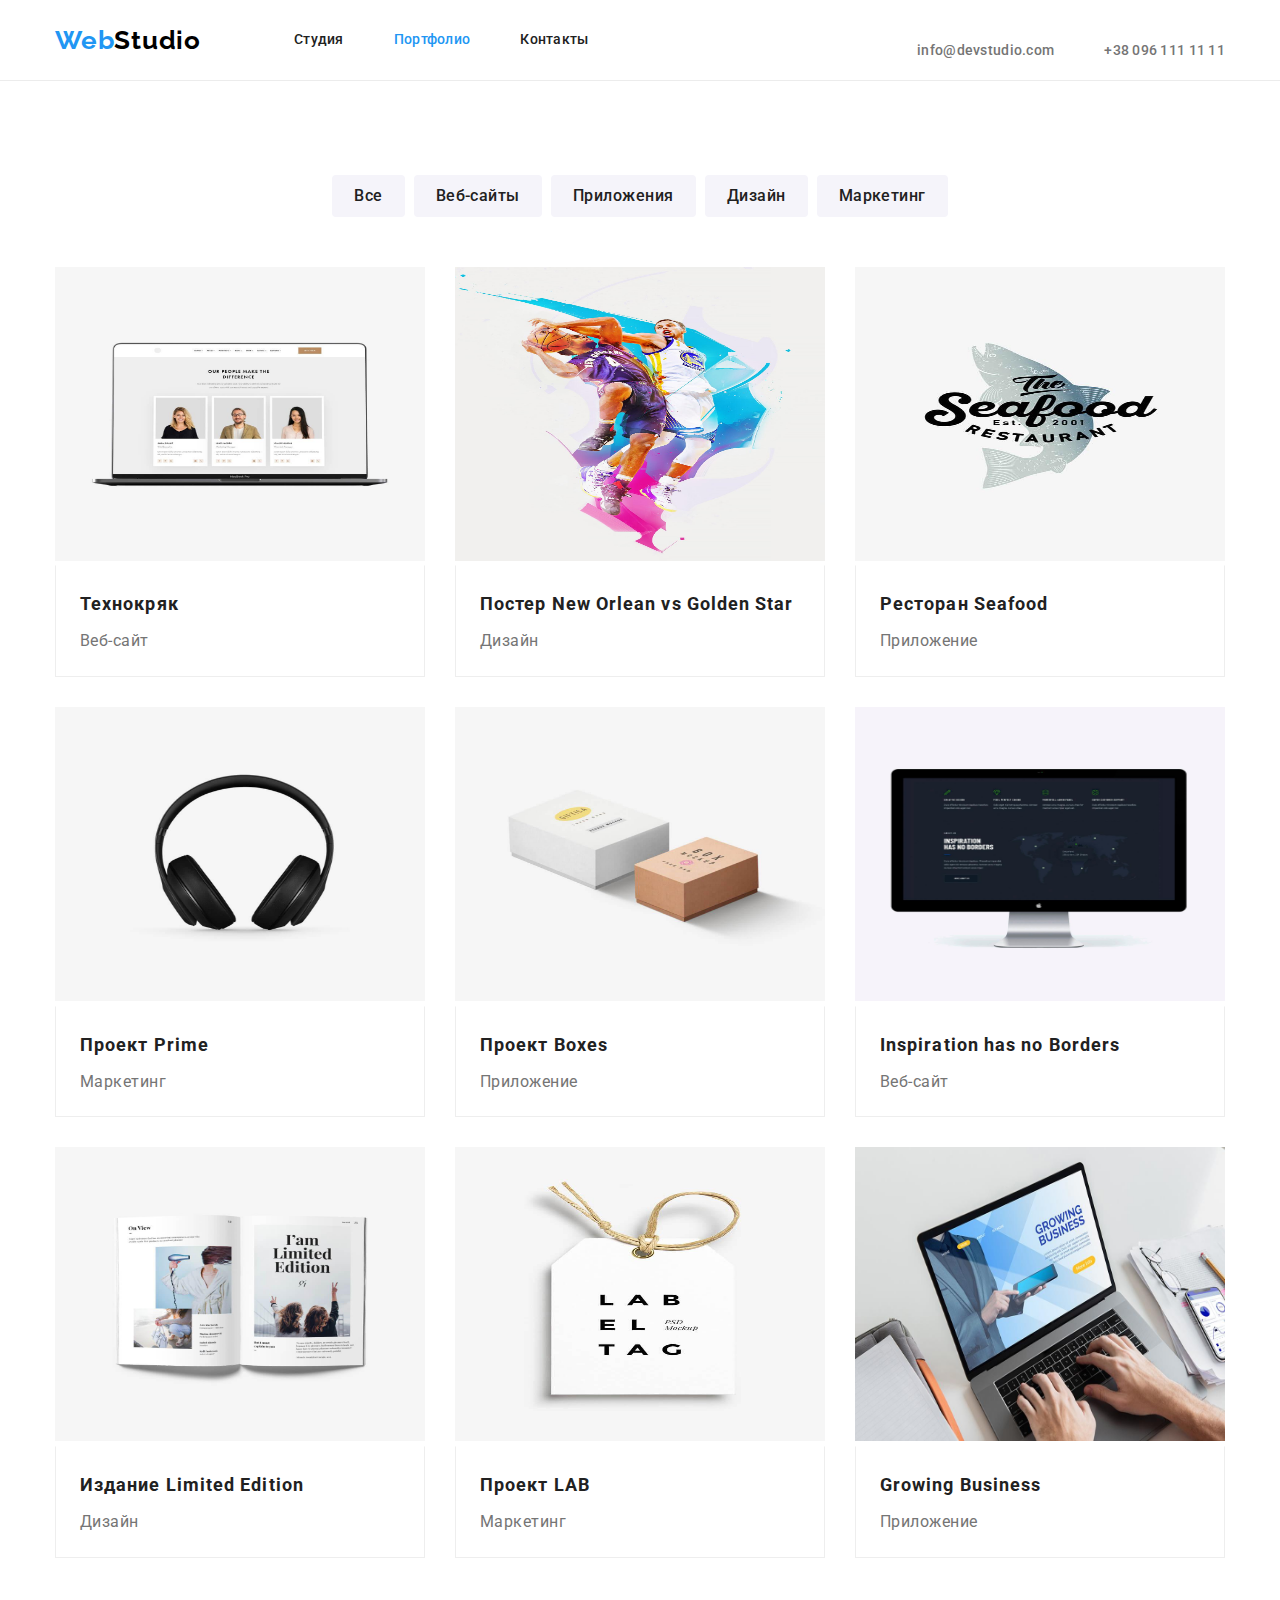
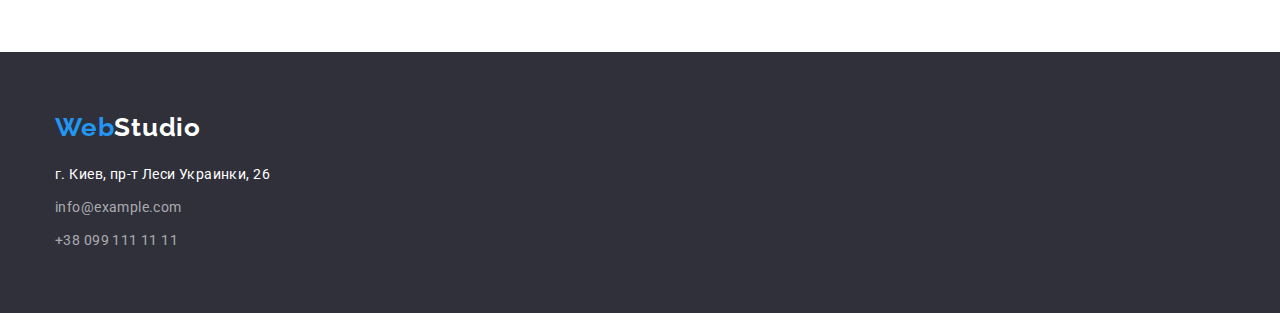
==== commit 36082061: "correction" ====
--- a/portfolio.html
+++ b/portfolio.html
@@ -18,11 +18,11 @@
     <header class="header">
       <!--Navigation-->
       <div class="container navigation">
+        <!--Logo-->
+        <a class="link logo" href="index.html"
+          >Web<span class="logo-black">Studio</span></a
+        >
         <nav class="navigation">
-          <!--Logo-->
-          <a class="link logo" href="index.html"
-            >Web<span class="logo-black">Studio</span></a
-          >
           <!--Links-->
           <ul class="nav-list list">
             <li class="nav-item">
@@ -59,7 +59,7 @@
           <h1 class="portfolio-title headen">Скрытый заголовок портфолио</h1>
           <ul class="filter-list list">
             <li class="filter-item">
-              <button class="secondary-btn active" type="button">Все</button>
+              <button class="secondary-btn" type="button">Все</button>
             </li>
             <li class="filter-item">
               <button class="secondary-btn" type="button">Веб-сайты</button>
@@ -225,27 +225,29 @@
           >Web<span class="logo-white link">Studio</span></a
         >
         <!--Contacts-->
-        <ul class="contact-list list">
-          <li>
-            <a
-              class="contact-map link"
-              href="https://www.google.com.ua/maps/place/%D0%B1%D1%83%D0%BB%D1%8C%D0%B2%D0%B0%D1%80+%D0%9B%D0%B5%D1%81%D1%96+%D0%A3%D0%BA%D1%80%D0%B0%D1%97%D0%BD%D0%BA%D0%B8,+26,+%D0%9A%D0%B8%D1%97%D0%B2,+02000/@50.4265841,30.5361971,17z/data=!4m13!1m7!3m6!1s0x40d4cf0e033ecbe9:0x57a4dffefec77da0!2z0LHRg9C70YzQstCw0YAg0JvQtdGB0ZYg0KPQutGA0LDRl9C90LrQuCwgMjYsINCa0LjRl9CyLCAwMjAwMA!3b1!8m2!3d50.4265807!4d30.5383858!3m4!1s0x40d4cf0e033ecbe9:0x57a4dffefec77da0!8m2!3d50.4265807!4d30.5383858"
-              >г. Киев, пр-т Леси Украинки, 26</a
-            >
-          </li>
-          <li>
-            <a
-              class="secondary-contact-link link"
-              href="mailto:info@example.com"
-              >info@example.com</a
-            >
-          </li>
-          <li>
-            <a class="secondary-contact-link link" href="tel:+380961111111"
-              >+38 099 111 11 11
-            </a>
-          </li>
-        </ul>
+        <adress class="adress">
+          <ul class="contact-list list">
+            <li class="footer-item">
+              <a
+                class="contact-map link"
+                href="https://www.google.com.ua/maps/place/%D0%B1%D1%83%D0%BB%D1%8C%D0%B2%D0%B0%D1%80+%D0%9B%D0%B5%D1%81%D1%96+%D0%A3%D0%BA%D1%80%D0%B0%D1%97%D0%BD%D0%BA%D0%B8,+26,+%D0%9A%D0%B8%D1%97%D0%B2,+02000/@50.4265841,30.5361971,17z/data=!4m13!1m7!3m6!1s0x40d4cf0e033ecbe9:0x57a4dffefec77da0!2z0LHRg9C70YzQstCw0YAg0JvQtdGB0ZYg0KPQutGA0LDRl9C90LrQuCwgMjYsINCa0LjRl9CyLCAwMjAwMA!3b1!8m2!3d50.4265807!4d30.5383858!3m4!1s0x40d4cf0e033ecbe9:0x57a4dffefec77da0!8m2!3d50.4265807!4d30.5383858"
+                >г. Киев, пр-т Леси Украинки, 26</a
+              >
+            </li>
+            <li class="footer-item">
+              <a
+                class="secondary-contact-link link"
+                href="mailto:info@example.com"
+                >info@example.com</a
+              >
+            </li>
+            <li class="footer-item">
+              <a class="secondary-contact-link link" href="tel:+380961111111"
+                >+38 099 111 11 11
+              </a>
+            </li>
+          </ul>
+        </adress>
       </div>
     </footer>
   </body>
--- a/css/styles.css
+++ b/css/styles.css
@@ -46,10 +46,9 @@
   text-decoration: none;
 }
 .list {
-  margin-top: 0;
+  list-style: none;
   margin-bottom: 0;
   padding: 0;
-  list-style: none;
 }
 .header {
   border-bottom: 1px solid var(--line-color);
@@ -57,9 +56,6 @@
 /*Логотип*/
 .logo {
   display: block;
-  margin-right: 93px;
-  padding-top: 24px;
-  padding-bottom: 24px;
 
   font-family: Raleway;
   font-weight: 700;
@@ -75,14 +71,14 @@
   color: var(--secondary-color);
 }
 /*Навигация*/
-.container.navigation {
-  min-height: 80px;
-}
+
 .navigation,
 .nav-list {
   display: flex;
   align-items: center;
-  flex-wrap: wrap;
+}
+.nav-list {
+  margin-left: 93px;
 }
 .nav-link {
   font-weight: 500;
@@ -98,10 +94,10 @@
   letter-spacing: 0.02em;
   color: var(--first-text-color);
 }
-.container.navigation > .navigation {
-  margin-right: auto;
-}
-.nav-item > .link {
+.contact-list {
+  margin-left: auto;
+}
+.nav-item > .nav-link {
   display: block;
   padding-top: 32px;
   padding-bottom: 32px;
@@ -140,21 +136,15 @@
   color: var(--secondary-color);
 }
 .section.top-section {
-  padding-top: 200px;
-  padding-bottom: 200px;
-  border: 1px solid transparent;
+  padding: 200px 0;
 }
 /*Кнопки*/
 .primary-btn {
   cursor: pointer;
   min-height: 38px;
-  width: 200px;
-  height: 50px;
   font-weight: 700;
   font-size: 16px;
   line-height: 1.87;
-  align-items: center;
-  text-align: center;
   letter-spacing: 0.06em;
   color: var(--secondary-color);
   background-color: var(--accent-color);
@@ -254,19 +244,16 @@
 }
 .team-item {
   margin-right: 30px;
-}
-.team-item:last-child {
-  margin-right: 0px;
-}
-.card {
   background-color: var(--secondary-color);
   box-shadow: 0px 1px 3px rgba(0, 0, 0, 0.12), 0px 1px 1px rgba(0, 0, 0, 0.14),
     0px 2px 1px rgba(0, 0, 0, 0.2);
   border-radius: 0px 0px 4px 4px;
 }
+.team-item:last-child {
+  margin-right: 0px;
+}
 .card-text {
-  padding-top: 30px;
-  padding-bottom: 30px;
+  padding: 30px 0;
 }
 .team-item-name {
   margin: 0 0 10px 0;
@@ -292,15 +279,21 @@
   background-color: var(--seconadary-background-color);
   padding: 60px 0;
 }
+.adress {
+  font-style: normal;
+}
+.contact-list {
+  margin-top: 20px;
+}
 .contact-map {
-  padding: 0;
-  margin-bottom: 9px;
-
   font-weight: 400;
   font-size: 14px;
   line-height: 1.71;
   letter-spacing: 0.03em;
   color: var(--secondary-color);
+}
+.footer-item:not(:first-child) {
+  margin-top: 9px;
 }
 .secondary-contact-link {
   font-weight: 400;
@@ -354,7 +347,6 @@
   color: var(--primary-shade-color);
 }
 .portfolio-item-text {
-  margin: 0;
   text-align: left;
   font-weight: 400;
   font-size: 16px;
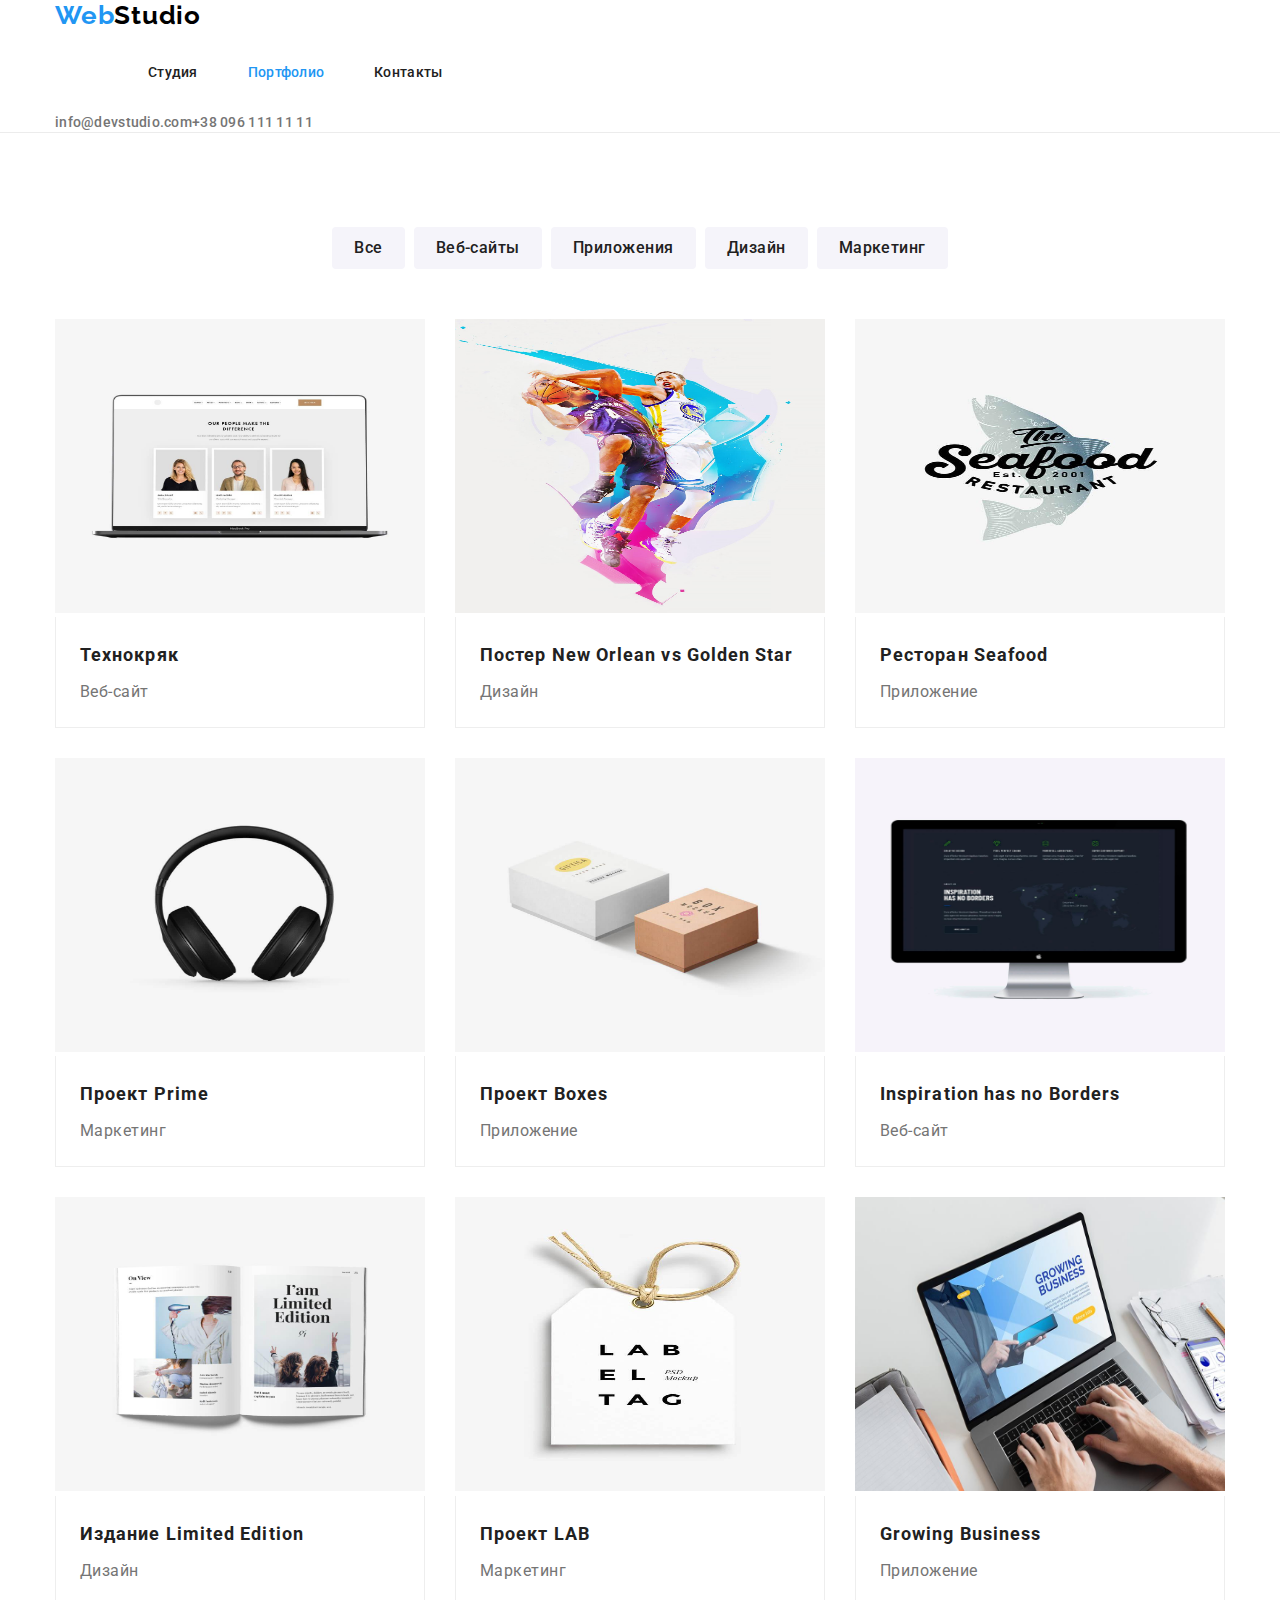
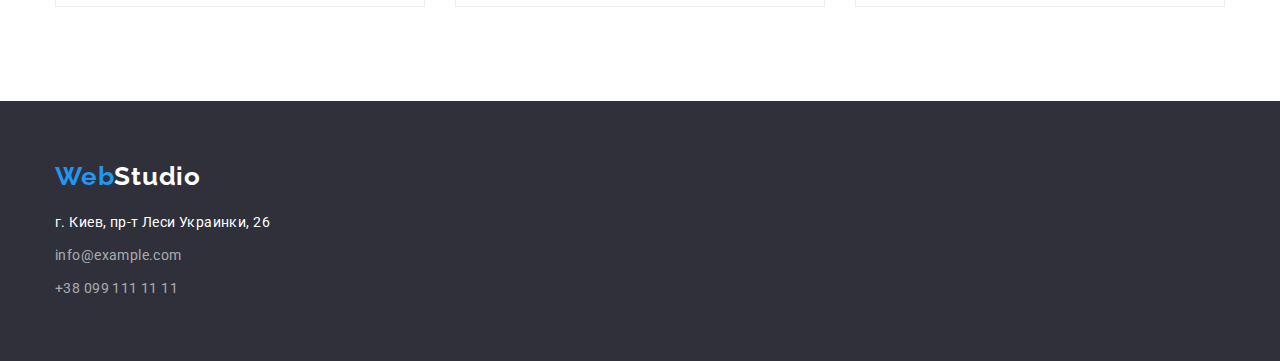
==== commit 465aee1e: "correct v2" ====
--- a/portfolio.html
+++ b/portfolio.html
@@ -17,7 +17,7 @@
   <body>
     <header class="header">
       <!--Navigation-->
-      <div class="container navigation">
+      <div class="container">
         <!--Logo-->
         <a class="link logo" href="index.html"
           >Web<span class="logo-black">Studio</span></a
@@ -39,13 +39,13 @@
           </ul>
         </nav>
         <!--Contacts-->
-        <ul class="contact-list nav-list list">
-          <li class="nav-item">
+        <ul class="contact-list list">
+          <li class="contact-item">
             <a class="contact-link link" href="mailto:info@example.com"
               >info@devstudio.com</a
             >
           </li>
-          <li class="nav-item">
+          <li class="contact-item">
             <a class="contact-link link" href="tel:+380961111111"
               >+38 096 111 11 11</a
             >
@@ -54,7 +54,7 @@
       </div>
     </header>
     <main>
-      <section class="section portfolio">
+      <section class="section">
         <div class="container">
           <h1 class="portfolio-title headen">Скрытый заголовок портфолио</h1>
           <ul class="filter-list list">
@@ -225,8 +225,8 @@
           >Web<span class="logo-white link">Studio</span></a
         >
         <!--Contacts-->
-        <adress class="adress">
-          <ul class="contact-list list">
+        <address class="address">
+          <ul class="secondary-contact-list list">
             <li class="footer-item">
               <a
                 class="contact-map link"
@@ -247,7 +247,7 @@
               </a>
             </li>
           </ul>
-        </adress>
+        </address>
       </div>
     </footer>
   </body>
--- a/css/styles.css
+++ b/css/styles.css
@@ -29,11 +29,9 @@
   margin: 0 auto;
 }
 .section {
-  padding-top: 94px;
-  padding-bottom: 94px;
-  text-align: center;
-}
-.images {
+  padding: 94px 0;
+}
+.img {
   display: block;
   max-width: 100%;
   height: auto;
@@ -47,16 +45,15 @@
 }
 .list {
   list-style: none;
-  margin-bottom: 0;
   padding: 0;
 }
+
 .header {
   border-bottom: 1px solid var(--line-color);
+  align-items: center;
 }
 /*Логотип*/
 .logo {
-  display: block;
-
   font-family: Raleway;
   font-weight: 700;
   font-size: 26px;
@@ -71,13 +68,11 @@
   color: var(--secondary-color);
 }
 /*Навигация*/
-
-.navigation,
-.nav-list {
-  display: flex;
-  align-items: center;
-}
-.nav-list {
+.conhead {
+  display: flex;
+  align-items: center;
+}
+.navigation {
   margin-left: 93px;
 }
 .nav-link {
@@ -94,11 +89,12 @@
   letter-spacing: 0.02em;
   color: var(--first-text-color);
 }
+.nav-list,
 .contact-list {
+  display: flex;
   margin-left: auto;
 }
-.nav-item > .nav-link {
-  display: block;
+.nav-list {
   padding-top: 32px;
   padding-bottom: 32px;
 }
@@ -121,16 +117,15 @@
 /*Титул*/
 .top-section {
   background-color: var(--seconadary-background-color);
+  text-align: center;
 }
 .top-title {
   width: 696px;
   margin: 0 auto 30px;
-  padding: 0;
 
   font-weight: 900;
   font-size: 44px;
   line-height: 1.36;
-  text-align: center;
   letter-spacing: 0.06em;
   text-transform: uppercase;
   color: var(--secondary-color);
@@ -141,7 +136,7 @@
 /*Кнопки*/
 .primary-btn {
   cursor: pointer;
-  min-height: 38px;
+  padding: 10px 32px;
   font-weight: 700;
   font-size: 16px;
   line-height: 1.87;
@@ -156,12 +151,10 @@
 }
 .secondary-btn {
   cursor: pointer;
-  min-height: 38px;
-
-  padding-left: 22px;
-  padding-right: 22px;
-
-  font-family: "Roboto", "sans-serif";
+
+  padding-left: 6px 22px;
+
+  font-family: inherit;
   font-weight: 500;
   font-size: 16px;
   line-height: 1.62;
@@ -174,8 +167,7 @@
   border-radius: 4px;
 }
 .secondary-btn:focus,
-.secondary-btn:hover,
-.active {
+.secondary-btn:hover {
   background-color: var(--accent-color);
   color: var(--secondary-color);
   box-shadow: 0px 3px 1px rgba(0, 0, 0, 0.1), 0px 1px 2px rgba(0, 0, 0, 0.08),
@@ -204,8 +196,6 @@
 }
 .advantages-list {
   display: flex;
-  align-items: center;
-  text-align: left;
 }
 .advantages-item {
   width: 270px;
@@ -279,10 +269,10 @@
   background-color: var(--seconadary-background-color);
   padding: 60px 0;
 }
-.adress {
+.address {
   font-style: normal;
 }
-.contact-list {
+.secondary-contact-list {
   margin-top: 20px;
 }
 .contact-map {
@@ -305,8 +295,6 @@
 /*Портфолио*/
 .filter-list {
   display: flex;
-  align-items: center;
-  text-align: left;
   justify-content: center;
   margin-bottom: 50px;
 }
@@ -329,12 +317,11 @@
 }
 .card-field .portfolio-card {
   border: 1px solid var(--border-color);
-  border-top: 1px solid transparent;
+  border-top: none;
   padding: 20px 24px;
 }
 .portfolio-card {
-  padding-top: 30px;
-  padding-bottom: 30px;
+  padding-top: 30px 30px;
 }
 .portfolio-item-title {
   margin: 0 0 4px 0;
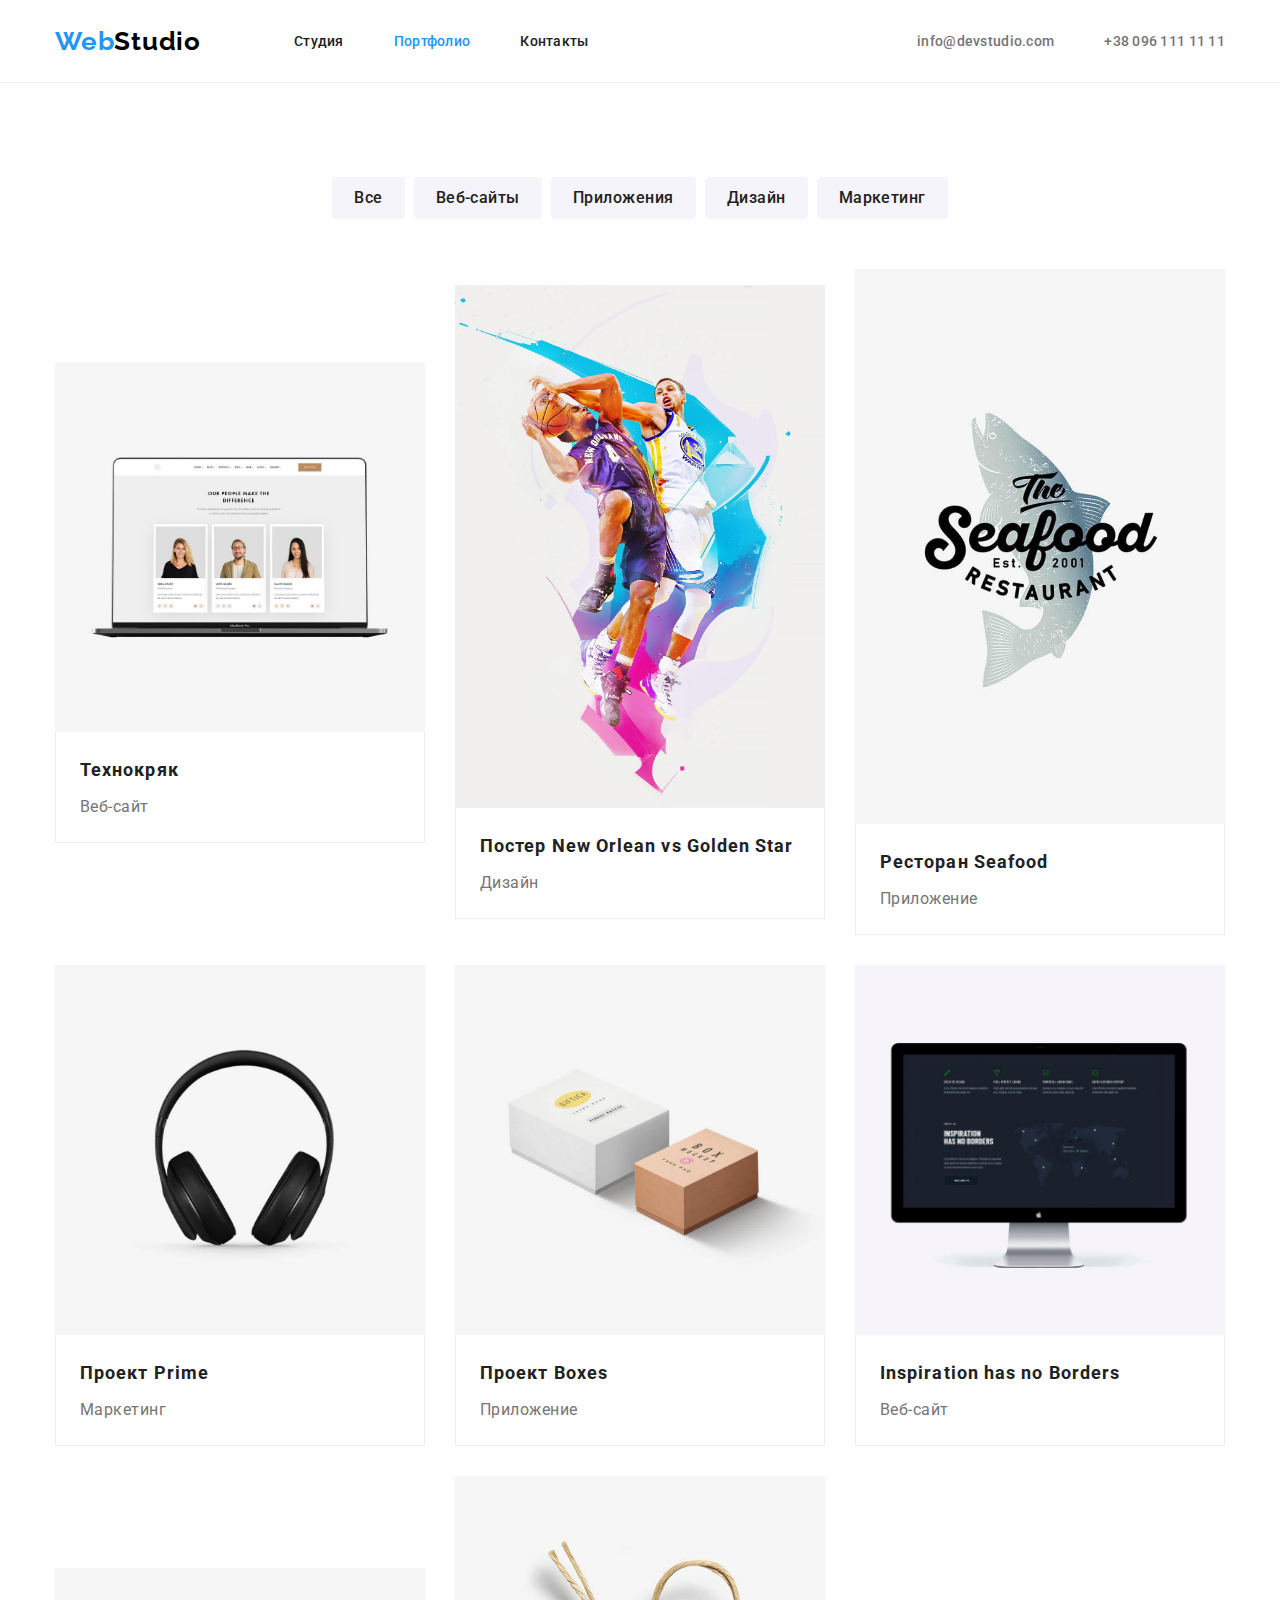
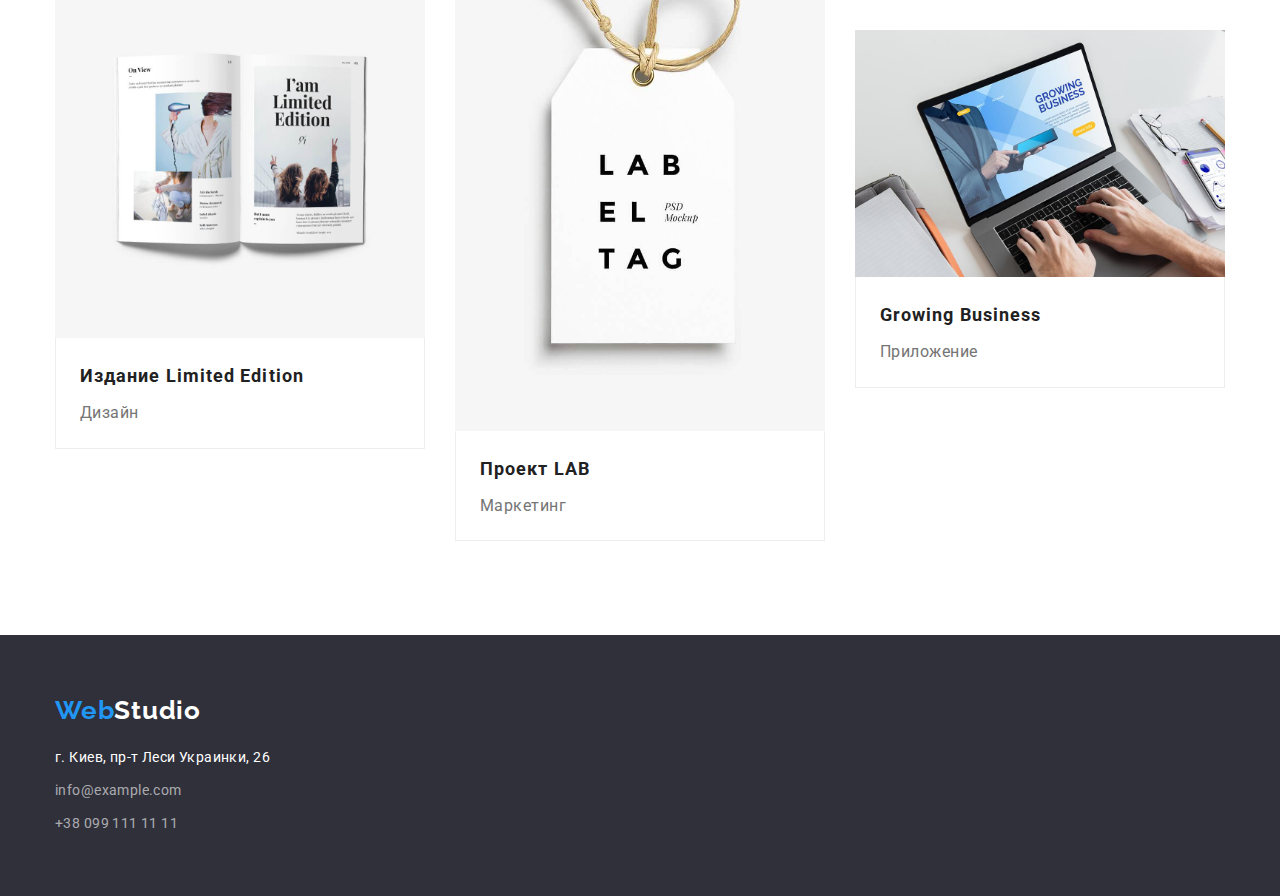
==== commit f7e077ca: "correct v3" ====
--- a/portfolio.html
+++ b/portfolio.html
@@ -17,7 +17,7 @@
   <body>
     <header class="header">
       <!--Navigation-->
-      <div class="container">
+      <div class="container conhead">
         <!--Logo-->
         <a class="link logo" href="index.html"
           >Web<span class="logo-black">Studio</span></a
@@ -40,12 +40,12 @@
         </nav>
         <!--Contacts-->
         <ul class="contact-list list">
-          <li class="contact-item">
+          <li class="nav-item">
             <a class="contact-link link" href="mailto:info@example.com"
               >info@devstudio.com</a
             >
           </li>
-          <li class="contact-item">
+          <li class="nav-item">
             <a class="contact-link link" href="tel:+380961111111"
               >+38 096 111 11 11</a
             >
--- a/css/styles.css
+++ b/css/styles.css
@@ -6,7 +6,7 @@
   --second-text-color: rgba(255, 255, 255, 0.6);
   --accent-color: #2196f3;
   --secondary-color: #ffffff;
-  --other-background-color: #f5f4fa;
+  --seconadary-shade-color: #f5f4fa;
   --seconadary-background-color: #2f303a;
   --btn-background-color: #f5f4fa;
   --primary-color: #000000;
@@ -31,7 +31,7 @@
 .section {
   padding: 94px 0;
 }
-.img {
+img {
   display: block;
   max-width: 100%;
   height: auto;
@@ -224,7 +224,7 @@
 }
 /*Наша комманда*/
 .team {
-  background-color: var(--other-background-color);
+  background-color: var(--seconadary-shade-color);
 }
 .team-list {
   text-align: center;
@@ -271,8 +271,6 @@
 }
 .address {
   font-style: normal;
-}
-.secondary-contact-list {
   margin-top: 20px;
 }
 .contact-map {
